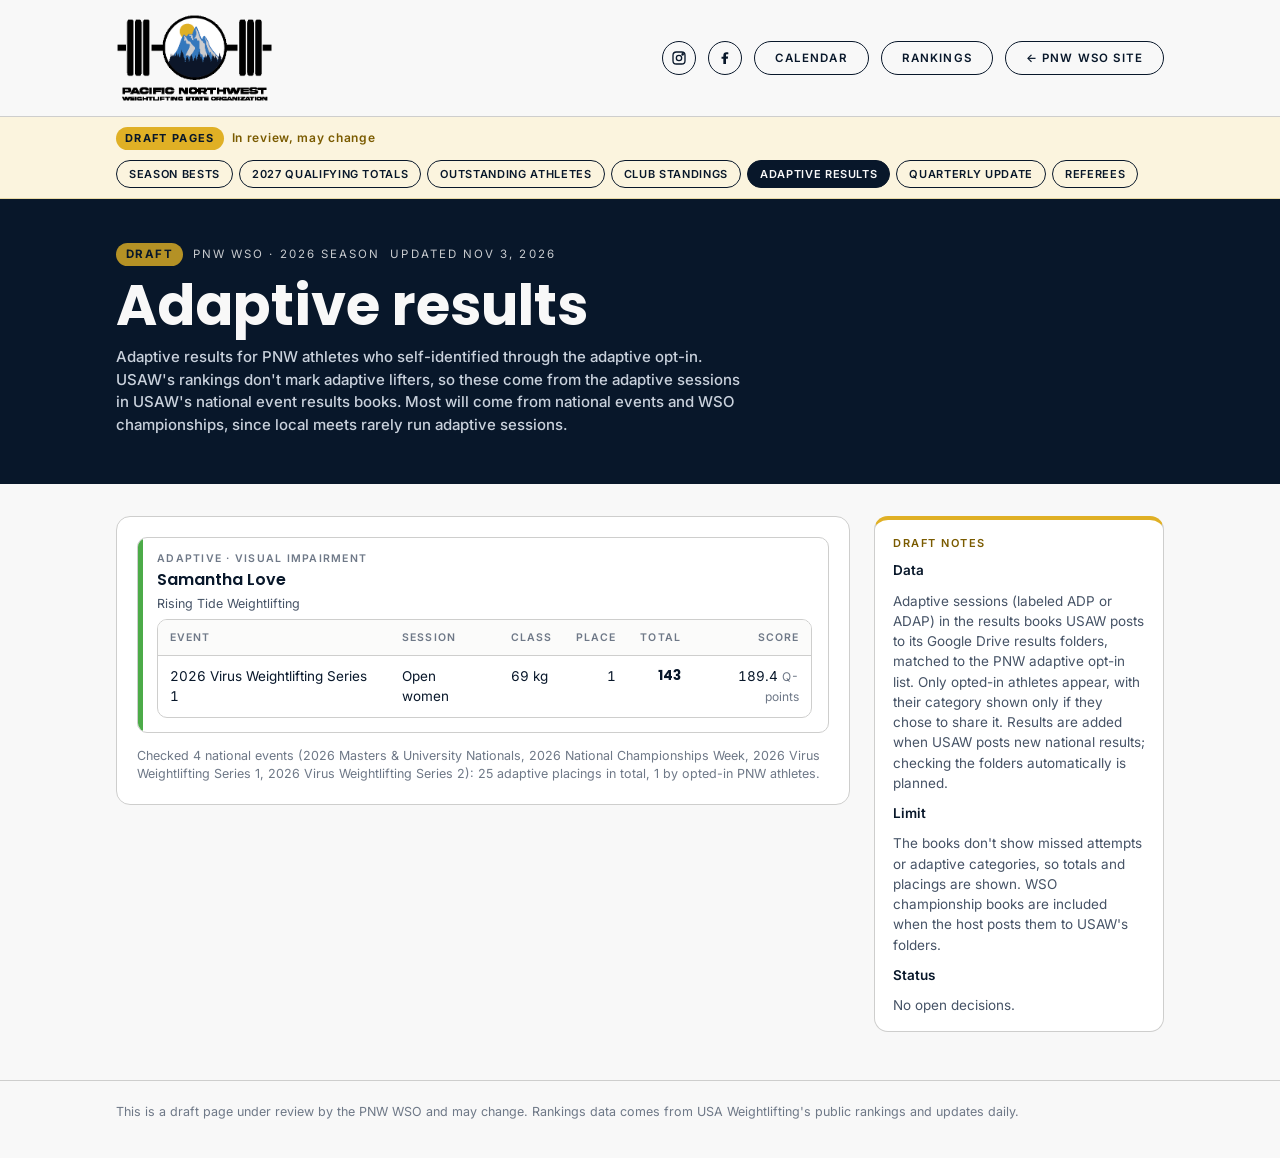
==== adaptive-results.html @ 30dec965 "Publish seven draft pages with a Draft pages bar; daily referee list and draft data build Season bes" ====
<!DOCTYPE html>
<html lang="en">
<head>
<meta charset="UTF-8">
<meta name="viewport" content="width=device-width, initial-scale=1.0">
<title>PNW WSO Adaptive results (draft)</title>
<meta name="description" content="Adaptive results for PNW WSO athletes who self-identified through the adaptive opt-in.">
<meta name="robots" content="noindex">
<link rel="icon" type="image/png" sizes="64x64" href="assets/pnw-wso-mark-64.png">
<link rel="apple-touch-icon" href="assets/pnw-wso-mark-180.png">
<link rel="preconnect" href="https://fonts.googleapis.com">
<link href="https://fonts.googleapis.com/css2?family=Poppins:wght@500;600;700;800&family=Inter:wght@400;500;600&family=IBM+Plex+Mono:wght@400;500;600&display=swap" rel="stylesheet">
<link rel="stylesheet" href="assets/new-pages.css">
</head>
<body>

<div class="topbar">
  <div class="wrap topbar-inner">
    <a class="brand" href="https://www.pnwwsoweightlifting.com/" aria-label="Pacific Northwest Weightlifting State Organization — main site">
      <img class="brand-logo" src="assets/pnw-wso-logo.png" width="413" height="232" alt="Pacific Northwest Weightlifting State Organization">
    </a>
    <div class="topbar-right">
      <a class="icon-link" href="https://www.instagram.com/pnw_wso_weightlifting/" target="_blank" rel="noopener" aria-label="Instagram">
        <svg viewBox="0 0 24 24" fill="none" stroke="currentColor" stroke-width="2"><rect x="3" y="3" width="18" height="18" rx="5"/><circle cx="12" cy="12" r="4"/><circle cx="17.5" cy="6.5" r="1"/></svg>
      </a>
      <a class="icon-link" href="https://www.facebook.com/pnwwsoweightlifting" target="_blank" rel="noopener" aria-label="Facebook">
        <svg viewBox="0 0 24 24" fill="currentColor"><path d="M13.5 21v-8h2.7l.4-3.1h-3.1V8c0-.9.25-1.5 1.55-1.5H17V3.7C16.6 3.65 15.4 3.5 14 3.5c-2.8 0-4.5 1.7-4.5 4.8V10H6.8v3.1h2.7v8z"/></svg>
      </a>
      <a class="pill-btn dark" href="index.html">Calendar</a>
      <a class="pill-btn dark" href="rankings.html">Rankings</a>
      <a class="pill-btn dark" href="https://www.pnwwsoweightlifting.com/">← PNW WSO site</a>
    </div>
  </div>
</div>

<div class="hero"><div class="wrap">
  <div class="eyebrow"><span class="tag">Draft</span><span>PNW WSO · <span class="sbSeason">2026</span> season</span><span id="pgUpdated"></span></div>
  <h1>Adaptive results</h1>
  <p class="sub">Adaptive results for PNW athletes who self-identified through the adaptive opt-in. USAW's rankings don't mark adaptive lifters, so these come from the adaptive sessions in USAW's national event results books. Most will come from national events and WSO championships, since local meets rarely run adaptive sessions.</p>
</div></div>

<main>
<section class="feat" id="adaptive" data-needs="new-pages"><div class="wrap">
  <div class="grid">
    <div class="panel" style="display:grid;gap:14px">
      <div id="adpList"></div>
      <p class="note" style="margin:0" id="adpNote"></p>
    </div>
    <aside class="review"><h3>Draft notes</h3><dl>
      <dt>Data</dt><dd>Adaptive sessions (labeled ADP or ADAP) in the results books USAW posts to its Google Drive results folders, matched to the PNW adaptive opt-in list. Only opted-in athletes appear, with their category shown only if they chose to share it. Results are added when USAW posts new national results; checking the folders automatically is planned.</dd>
      <dt>Limit</dt><dd>The books don't show missed attempts or adaptive categories, so totals and placings are shown. WSO championship books are included when the host posts them to USAW's folders.</dd>
      <dt>Status</dt><dd>No open decisions.</dd>
    </dl></aside>
  </div>
</div></section>
</main>

<footer><div class="wrap">This is a draft page under review by the PNW WSO and may change. Rankings data comes from USA Weightlifting's public rankings and updates daily.</div></footer>
<script src="assets/draft-bar.js"></script>
<script src="assets/new-pages.js"></script>
</body>
</html>
---- assets/new-pages.css ----
/* Shared styles for the PNW WSO draft pages. Brand tokens match index.html and rankings.html. */
/* PNW WSO Brand Guidelines palette, same tokens as the live calendar and rankings pages. Light theme only, like the live site. */
:root{
  --brand-navy:#08172A; --brand-blue:#3C78BD; --brand-red:#B22024; --brand-green:#4CAB48; --brand-gold:#E0B025; --brand-grey:#CECECD; --brand-white:#F8F8F8;
  --bg:var(--brand-white); --bg-2:#ECECEB; --card:#FFFFFF; --ink:var(--brand-navy); --dim:#465366; --faint:#6E7887; --rule:var(--brand-grey); --row:#EEEEED;
  --gold-ink:#7A5B00; --gold-soft:#FBF4DE; --green-ink:#2F7A2C;
  --display:'Poppins',system-ui,sans-serif; --body:'Inter',system-ui,sans-serif; --mono:'IBM Plex Mono',ui-monospace,monospace;
  --radius:14px; --radius-sm:10px; color-scheme:light;
}
*{box-sizing:border-box}
html,body{margin:0;padding:0}
[hidden]{display:none!important}
body{background:var(--bg);color:var(--ink);font-family:var(--body);font-size:15px;line-height:1.5;-webkit-font-smoothing:antialiased}
h1,h2,h3,h4{font-family:var(--display);font-weight:700;margin:0;text-wrap:balance;line-height:1.2}
a{color:var(--brand-blue)}
.wrap{max-width:1080px;margin:0 auto;padding-left:max(16px,env(safe-area-inset-left,0px));padding-right:max(16px,env(safe-area-inset-right,0px))}
/* top bar: same as the calendar and rankings pages */
.topbar{background:var(--bg);border-bottom:1px solid var(--rule);padding:14px 0}
.topbar-inner{display:flex;align-items:center;justify-content:space-between;gap:20px;flex-wrap:wrap}
.brand{display:flex;align-items:center;text-decoration:none}
.brand-logo{display:block;height:88px;width:auto;max-width:100%}
.topbar-right{display:flex;align-items:center;gap:12px;flex-wrap:wrap}
.icon-link{width:34px;height:34px;border:1.5px solid var(--ink);border-radius:50%;display:flex;align-items:center;justify-content:center;text-decoration:none;flex-shrink:0;color:var(--ink)}
.icon-link svg{width:16px;height:16px}
.pill-btn{display:inline-flex;align-items:center;gap:6px;border:1.5px solid currentColor;border-radius:999px;padding:9px 20px;font:600 11.5px var(--body);letter-spacing:.1em;text-transform:uppercase;text-decoration:none;background:transparent;white-space:nowrap}
.pill-btn.dark{color:var(--ink)}
.pill-btn.dark:hover{background:var(--ink);color:var(--bg)}
.pill-btn:focus-visible,button:focus-visible,input:focus-visible,select:focus-visible,textarea:focus-visible,a:focus-visible{outline:2px solid var(--brand-gold);outline-offset:2px}
/* hero */
.hero{background:var(--brand-navy);color:var(--brand-white)}
.hero .wrap{padding-block:44px 48px;display:flex;flex-direction:column;gap:12px}
.hero .eyebrow{font-size:11.5px;letter-spacing:.18em;text-transform:uppercase;opacity:.8;display:flex;gap:10px;align-items:center;flex-wrap:wrap}
.hero .eyebrow .tag{background:var(--brand-gold);color:var(--brand-navy);font-weight:700;letter-spacing:.12em;padding:3px 10px;border-radius:999px;opacity:1}
.hero h1{font-size:clamp(32px,5.5vw,56px);line-height:1;color:var(--brand-white)}
.hero .sub{margin:0;max-width:640px;font-size:15px;font-weight:500;color:#C9D1DC}
/* sections */
section.feat{padding-block:32px 48px}
.feat-head{display:flex;flex-wrap:wrap;align-items:baseline;gap:8px 14px;padding-bottom:12px;border-bottom:1px solid var(--rule);margin-bottom:16px}
.feat-head h2{font-size:24px}
.pill{font:600 10.5px var(--body);letter-spacing:.1em;text-transform:uppercase;padding:4px 10px;border-radius:999px;border:1.5px solid var(--rule);color:var(--dim)}
.pill.auto{border-color:var(--brand-green);color:var(--green-ink)}
.pill.manual{border-color:var(--brand-gold);color:var(--gold-ink)}
.lede{color:var(--dim);max-width:70ch;margin:0 0 22px;font-size:14px}
.grid{display:grid;grid-template-columns:minmax(0,1fr) 290px;gap:24px;align-items:start}
@media (max-width:880px){.grid{grid-template-columns:minmax(0,1fr)}}
.panel{background:var(--card);border:1px solid var(--rule);border-radius:var(--radius);padding:20px;min-width:0}
.review{background:var(--card);border:1px solid var(--rule);border-top:4px solid var(--brand-gold);border-radius:var(--radius);padding:16px 18px;font-size:13.5px}
.review h3{font:600 11px var(--body);letter-spacing:.14em;text-transform:uppercase;color:var(--gold-ink);margin-bottom:10px}
.review dl{margin:0;display:grid;gap:10px}
.review dt{font-weight:600}
.review dd{margin:0;color:var(--dim)}
.review ul{margin:4px 0 0;padding-left:18px;color:var(--dim)}
/* filter buttons, same as the rankings page */
.filters{display:grid;gap:10px;margin-bottom:16px;padding:14px 16px;background:var(--bg-2);border:1px solid var(--rule);border-radius:var(--radius-sm)}
.tabs{display:flex;flex-wrap:wrap;gap:6px;margin-bottom:14px}
.filters .tabs{margin:0}
.tabs button{border:1.5px solid var(--ink);background:transparent;color:var(--ink);border-radius:999px;padding:7px 14px;font:600 11.5px var(--body);letter-spacing:.06em;text-transform:uppercase;cursor:pointer}
.tabs button:hover{background:var(--card)}
.tabs button[aria-pressed="true"]{background:var(--ink);color:var(--bg)}
.tabs button:disabled{opacity:.45;cursor:default}
.tabs.sub{padding-left:12px;border-left:3px solid var(--brand-blue)}
.tabs.sub button{font-family:var(--mono);letter-spacing:0;text-transform:none;font-size:12.5px;padding:6px 12px}
.sbHead{font-size:16px;margin:0 0 8px}
/* tables */
.tscroll{overflow-x:auto;border:1px solid var(--rule);border-radius:var(--radius-sm);background:var(--card)}
table{width:100%;border-collapse:collapse;font-size:13.5px;font-variant-numeric:tabular-nums}
th{font:600 10.5px var(--body);letter-spacing:.1em;text-transform:uppercase;color:var(--faint);text-align:left;padding:11px 12px;border-bottom:1px solid var(--rule);background:#FBFBFA;white-space:nowrap}
td{padding:10px 12px;border-bottom:1px solid var(--row);vertical-align:top}
tr:last-child td{border-bottom:0}
td.num,th.num{text-align:right}
td.kg{font-family:var(--display);font-weight:700;text-align:right;white-space:nowrap}
td.wcls{font-family:var(--mono);font-weight:600;white-space:nowrap}
.club{color:var(--faint);font-size:12px}
.empty{color:var(--faint);font-style:italic}
.note{font-size:12.5px;color:var(--faint);margin:12px 0 0}
/* award cards, styled like the rankings page's class leaders */
.awards{display:grid;grid-template-columns:repeat(auto-fill,minmax(230px,1fr));gap:12px}
.aw{position:relative;overflow:hidden;border:1px solid var(--rule);border-radius:var(--radius-sm);padding:14px 16px 14px 19px;background:var(--card);display:flex;flex-direction:column;gap:5px}
.aw::before{content:"";position:absolute;left:0;top:0;bottom:0;width:5px;background:var(--brand-blue)}
.aw.m::before{background:var(--brand-red)}
.aw.adp::before{background:var(--brand-green)}
.aw .cat{font:600 10.5px var(--body);letter-spacing:.12em;text-transform:uppercase;color:var(--faint)}
.aw .who{font:600 16px var(--display);line-height:1.25}
.aw .who a{color:var(--ink);text-decoration:none}
.aw .who a:hover{text-decoration:underline}
.aw .meta{font-size:12.5px;color:var(--dim)}
.aw .sinc{font:700 22px var(--display)}
.aw .sinc small{font:500 11.5px var(--body);color:var(--faint)}
.aw ol{margin:4px 0 0;padding-left:18px;font-size:12.5px;color:var(--dim)}
.est{color:var(--gold-ink);font-weight:700;margin-left:1px}.estnote{font-size:12px;color:var(--gold-ink);margin:4px 0 0}
.improved{border:1.5px dashed var(--brand-green);border-radius:var(--radius-sm);padding:14px 16px;background:var(--card)}
.improved p{margin:6px 0 0;color:var(--dim);font-size:14px;max-width:72ch}
/* club standings */
.bar{height:8px;border-radius:4px;background:var(--brand-blue)}
.barcell{width:38%;min-width:90px}
.clubrow{cursor:pointer}.clubrow:hover td,.clubrow:focus-visible td{background:var(--bg-2)}
.scorers td{font-size:13px;line-height:1.7;background:var(--bg-2)}
.row{display:flex;flex-wrap:wrap;gap:8px;align-items:center}
.two{display:grid;grid-template-columns:repeat(auto-fit,minmax(240px,1fr));gap:14px}
/* letter */
.letter{background:var(--card);border:1px solid var(--rule);border-top:4px solid var(--brand-navy);border-radius:var(--radius-sm);padding:24px 26px;max-width:70ch;font-size:15px;line-height:1.65}
.letter p{margin:0 0 12px}
.letter h4{font:600 12px var(--body);letter-spacing:.14em;text-transform:uppercase;color:var(--brand-blue);margin:22px 0 6px}
.letter ul{margin:0 0 12px;padding-left:22px}
.letter li{margin-bottom:5px;padding-left:2px}
.lt-sub{font:600 11.5px var(--body)!important;letter-spacing:.1em;text-transform:uppercase;color:var(--faint);margin-bottom:16px!important}
.ph{background:var(--gold-soft);color:var(--gold-ink);padding:0 4px;border-radius:4px;font-weight:600}
.chart svg{width:100%;height:auto;display:block}
/* buttons and forms */
.btn{font:600 11.5px var(--body);letter-spacing:.1em;text-transform:uppercase;background:var(--ink);color:var(--bg);border:1.5px solid var(--ink);border-radius:999px;padding:10px 20px;cursor:pointer}
.btn:hover{background:transparent;color:var(--ink)}
.toast{font-size:13px;color:var(--green-ink);font-weight:600}
form.mock{display:grid;gap:12px;background:var(--bg-2);border:1px solid var(--rule);border-radius:var(--radius-sm);padding:16px 18px}
form.mock label{display:grid;gap:4px;font-size:12.5px;font-weight:600}
form.mock input,form.mock select,form.mock textarea{font:400 14px var(--body);padding:10px 12px;border:1.5px solid var(--rule);border-radius:var(--radius-sm);background:var(--card);color:var(--ink);width:100%}
form.mock input:focus,form.mock select:focus,form.mock textarea:focus{outline:none;border-color:var(--brand-blue)}
.qt-events{margin-top:10px}
footer{border-top:1px solid var(--rule)}
footer .wrap{padding-block:22px 36px;color:var(--faint);font-size:12.5px}
@media (max-width:640px){.brand-logo{height:64px}}
@media (prefers-reduced-motion:reduce){*{transition:none!important}}
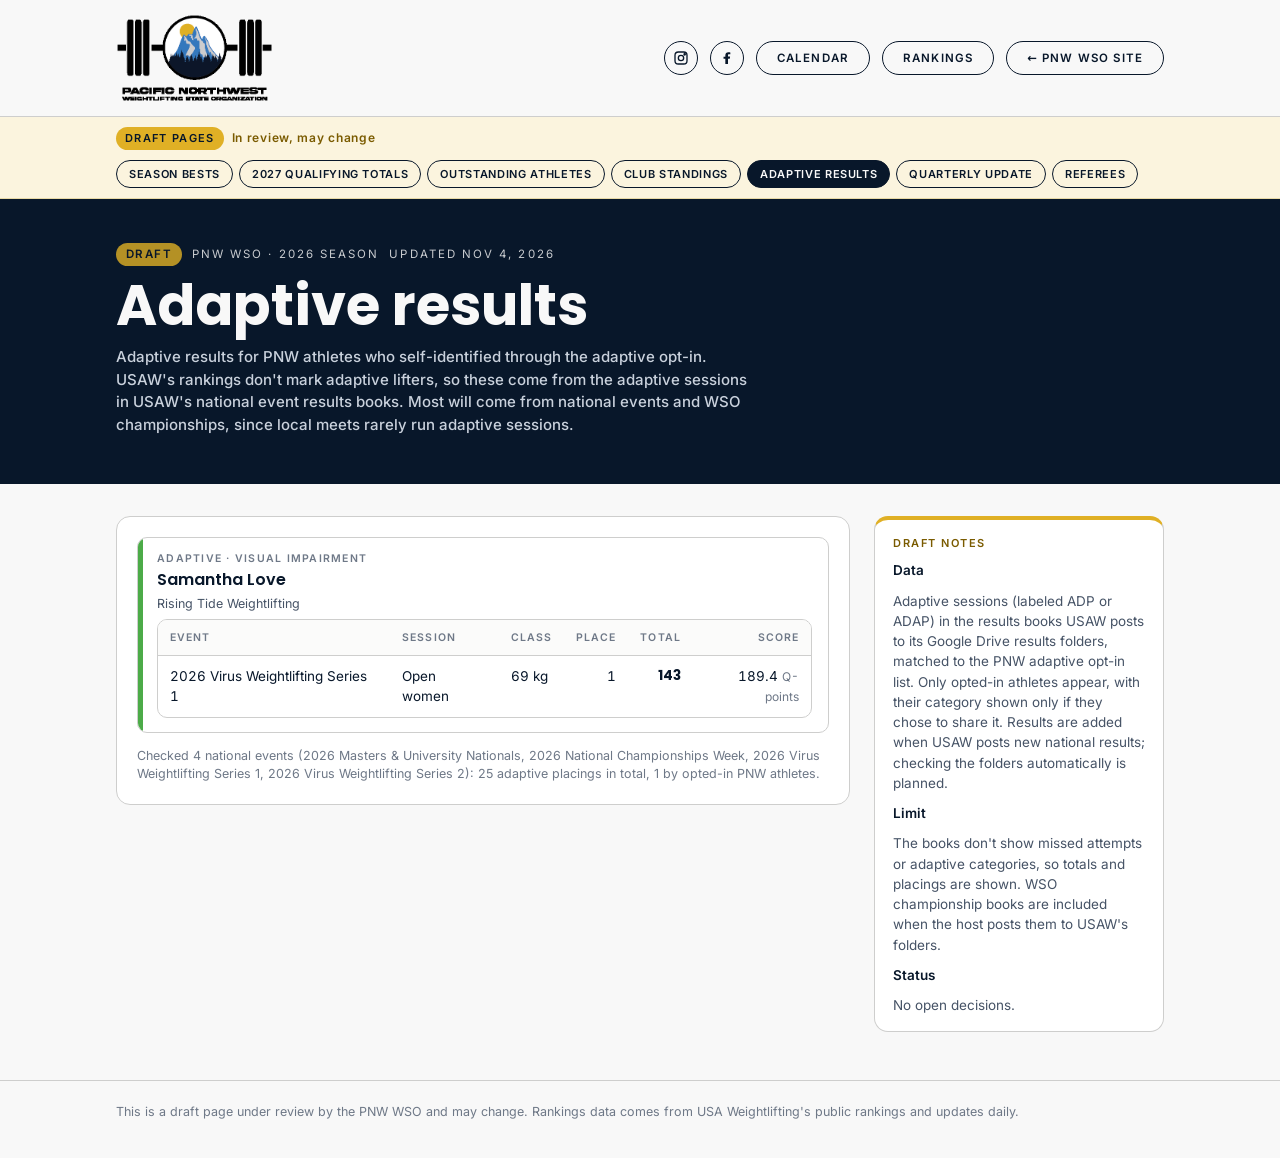
==== commit fc76aa0c: "Self-hosted fonts on all pages; link-preview images and tags; schema.org event data built from the c" ====
--- a/adaptive-results.html
+++ b/adaptive-results.html
@@ -8,8 +8,9 @@
 <meta name="robots" content="noindex">
 <link rel="icon" type="image/png" sizes="64x64" href="assets/pnw-wso-mark-64.png">
 <link rel="apple-touch-icon" href="assets/pnw-wso-mark-180.png">
-<link rel="preconnect" href="https://fonts.googleapis.com">
-<link href="https://fonts.googleapis.com/css2?family=Poppins:wght@500;600;700;800&family=Inter:wght@400;500;600&family=IBM+Plex+Mono:wght@400;500;600&display=swap" rel="stylesheet">
+<link rel="preload" href="assets/fonts/inter-latin-400-normal.woff2" as="font" type="font/woff2" crossorigin>
+<link rel="preload" href="assets/fonts/poppins-latin-700-normal.woff2" as="font" type="font/woff2" crossorigin>
+<link rel="stylesheet" href="assets/fonts/fonts.css">
 <link rel="stylesheet" href="assets/new-pages.css">
 </head>
 <body>
--- a/assets/fonts/fonts.css
+++ b/assets/fonts/fonts.css
@@ -0,0 +1,11 @@
+/* Self-hosted web fonts (latin subset), so pages don't wait on Google Fonts. SIL OFL, see LICENSE-*.txt. */
+@font-face{font-family:'Poppins';font-style:normal;font-weight:500;font-display:swap;src:url('poppins-latin-500-normal.woff2') format('woff2');}
+@font-face{font-family:'Poppins';font-style:normal;font-weight:600;font-display:swap;src:url('poppins-latin-600-normal.woff2') format('woff2');}
+@font-face{font-family:'Poppins';font-style:normal;font-weight:700;font-display:swap;src:url('poppins-latin-700-normal.woff2') format('woff2');}
+@font-face{font-family:'Poppins';font-style:normal;font-weight:800;font-display:swap;src:url('poppins-latin-800-normal.woff2') format('woff2');}
+@font-face{font-family:'Inter';font-style:normal;font-weight:400;font-display:swap;src:url('inter-latin-400-normal.woff2') format('woff2');}
+@font-face{font-family:'Inter';font-style:normal;font-weight:500;font-display:swap;src:url('inter-latin-500-normal.woff2') format('woff2');}
+@font-face{font-family:'Inter';font-style:normal;font-weight:600;font-display:swap;src:url('inter-latin-600-normal.woff2') format('woff2');}
+@font-face{font-family:'IBM Plex Mono';font-style:normal;font-weight:400;font-display:swap;src:url('ibm-plex-mono-latin-400-normal.woff2') format('woff2');}
+@font-face{font-family:'IBM Plex Mono';font-style:normal;font-weight:500;font-display:swap;src:url('ibm-plex-mono-latin-500-normal.woff2') format('woff2');}
+@font-face{font-family:'IBM Plex Mono';font-style:normal;font-weight:600;font-display:swap;src:url('ibm-plex-mono-latin-600-normal.woff2') format('woff2');}
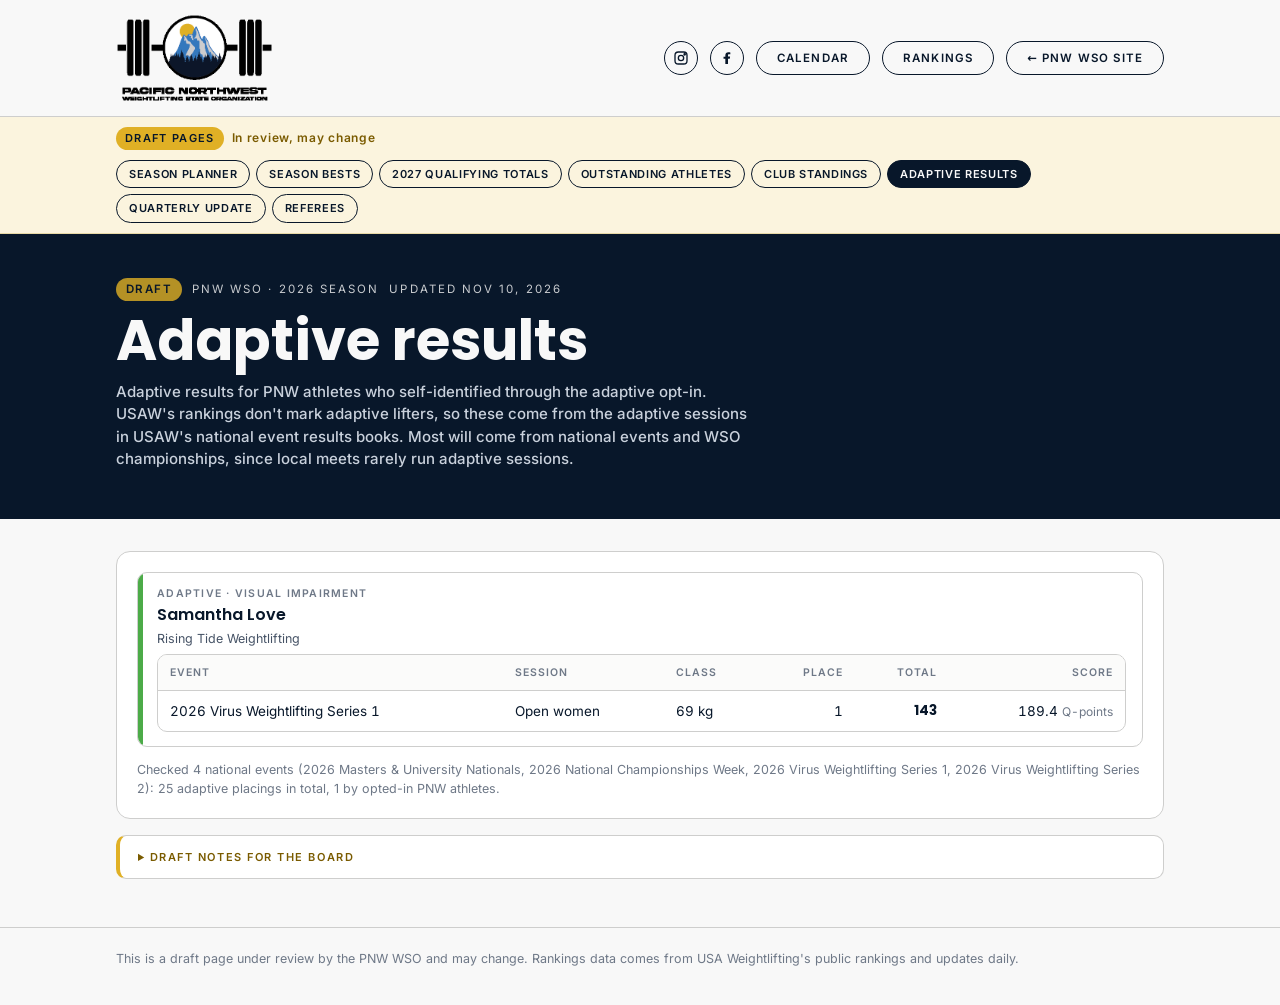
==== commit 6a92f8e6: "Season planner for coaches; phone, laptop and 4K layout for the draft pages - planner.html: 2027 qua" ====
--- a/adaptive-results.html
+++ b/adaptive-results.html
@@ -47,11 +47,11 @@
       <div id="adpList"></div>
       <p class="note" style="margin:0" id="adpNote"></p>
     </div>
-    <aside class="review"><h3>Draft notes</h3><dl>
+    <details class="review"><summary>Draft notes for the board</summary><dl>
       <dt>Data</dt><dd>Adaptive sessions (labeled ADP or ADAP) in the results books USAW posts to its Google Drive results folders, matched to the PNW adaptive opt-in list. Only opted-in athletes appear, with their category shown only if they chose to share it. Results are added when USAW posts new national results; checking the folders automatically is planned.</dd>
       <dt>Limit</dt><dd>The books don't show missed attempts or adaptive categories, so totals and placings are shown. WSO championship books are included when the host posts them to USAW's folders.</dd>
       <dt>Status</dt><dd>No open decisions.</dd>
-    </dl></aside>
+    </dl></details>
   </div>
 </div></section>
 </main>
--- a/assets/new-pages.css
+++ b/assets/new-pages.css
@@ -5,7 +5,7 @@
   --bg:var(--brand-white); --bg-2:#ECECEB; --card:#FFFFFF; --ink:var(--brand-navy); --dim:#465366; --faint:#6E7887; --rule:var(--brand-grey); --row:#EEEEED;
   --gold-ink:#7A5B00; --gold-soft:#FBF4DE; --green-ink:#2F7A2C;
   --display:'Poppins',system-ui,sans-serif; --body:'Inter',system-ui,sans-serif; --mono:'IBM Plex Mono',ui-monospace,monospace;
-  --radius:14px; --radius-sm:10px; color-scheme:light;
+  --radius:14px; --radius-sm:10px; --wrap:1080px; color-scheme:light;
 }
 *{box-sizing:border-box}
 html,body{margin:0;padding:0}
@@ -13,7 +13,7 @@
 body{background:var(--bg);color:var(--ink);font-family:var(--body);font-size:15px;line-height:1.5;-webkit-font-smoothing:antialiased}
 h1,h2,h3,h4{font-family:var(--display);font-weight:700;margin:0;text-wrap:balance;line-height:1.2}
 a{color:var(--brand-blue)}
-.wrap{max-width:1080px;margin:0 auto;padding-left:max(16px,env(safe-area-inset-left,0px));padding-right:max(16px,env(safe-area-inset-right,0px))}
+.wrap{max-width:var(--wrap);margin:0 auto;padding-left:max(16px,env(safe-area-inset-left,0px));padding-right:max(16px,env(safe-area-inset-right,0px))}
 /* top bar: same as the calendar and rankings pages */
 .topbar{background:var(--bg);border-bottom:1px solid var(--rule);padding:14px 0}
 .topbar-inner{display:flex;align-items:center;justify-content:space-between;gap:20px;flex-wrap:wrap}
@@ -41,11 +41,13 @@
 .pill.auto{border-color:var(--brand-green);color:var(--green-ink)}
 .pill.manual{border-color:var(--brand-gold);color:var(--gold-ink)}
 .lede{color:var(--dim);max-width:70ch;margin:0 0 22px;font-size:14px}
-.grid{display:grid;grid-template-columns:minmax(0,1fr) 290px;gap:24px;align-items:start}
-@media (max-width:880px){.grid{grid-template-columns:minmax(0,1fr)}}
+.grid{display:grid;grid-template-columns:minmax(0,1fr);gap:16px;align-items:start}
 .panel{background:var(--card);border:1px solid var(--rule);border-radius:var(--radius);padding:20px;min-width:0}
-.review{background:var(--card);border:1px solid var(--rule);border-top:4px solid var(--brand-gold);border-radius:var(--radius);padding:16px 18px;font-size:13.5px}
-.review h3{font:600 11px var(--body);letter-spacing:.14em;text-transform:uppercase;color:var(--gold-ink);margin-bottom:10px}
+/* board review notes: collapsed under the content so the page itself gets the full width */
+.review{background:var(--card);border:1px solid var(--rule);border-left:4px solid var(--brand-gold);border-radius:var(--radius-sm);padding:0 18px;font-size:13.5px}
+.review summary{font:600 11px var(--body);letter-spacing:.14em;text-transform:uppercase;color:var(--gold-ink);padding:14px 0;cursor:pointer}
+.review[open]{padding-bottom:16px}
+.review dl{max-width:80ch}
 .review dl{margin:0;display:grid;gap:10px}
 .review dt{font-weight:600}
 .review dd{margin:0;color:var(--dim)}
@@ -117,5 +119,116 @@
 .qt-events{margin-top:10px}
 footer{border-top:1px solid var(--rule)}
 footer .wrap{padding-block:22px 36px;color:var(--faint);font-size:12.5px}
-@media (max-width:640px){.brand-logo{height:64px}}
+/* sticky first column for tables that scroll sideways */
+table.stick th:first-child,table.stick td:first-child{position:sticky;left:0;z-index:1;background:var(--card);box-shadow:1px 0 0 var(--row)}
+table.stick th:first-child{background:#FBFBFA}
+#qtTable th{white-space:normal;line-height:1.35;vertical-align:bottom}
+#qtTable th small{display:block;font:500 10.5px var(--mono);letter-spacing:0;text-transform:none;color:var(--dim);margin-top:2px}
+/* qualifying totals: one card per event with its window and the meets left */
+.qt-events{margin-top:14px;display:grid;grid-template-columns:repeat(auto-fit,minmax(min(100%,250px),1fr));gap:10px}
+
+/* ---------- season planner ---------- */
+.stats{display:grid;grid-template-columns:repeat(auto-fit,minmax(min(100%,210px),1fr));gap:12px;margin-bottom:22px}
+.stat{background:var(--card);border:1px solid var(--rule);border-radius:var(--radius-sm);padding:14px 16px;display:flex;flex-direction:column;gap:2px;min-width:0}
+.stat .k{font:600 10.5px var(--body);letter-spacing:.12em;text-transform:uppercase;color:var(--faint)}
+.stat .v{font:700 26px var(--display);line-height:1.15}
+.stat .v small{font:500 13px var(--body);color:var(--dim)}
+.stat .d{font-size:13px;color:var(--dim);overflow-wrap:anywhere}
+.sec-h{display:flex;flex-wrap:wrap;align-items:baseline;justify-content:space-between;gap:6px 14px;margin:0 0 10px}
+.sec-h h2{font-size:19px}
+.sec-h p{margin:0;font-size:13px;color:var(--dim)}
+.targets{display:grid;grid-template-columns:repeat(auto-fit,minmax(min(100%,196px),1fr));gap:10px;margin-bottom:26px}
+.tgt{position:relative;text-align:left;font:inherit;color:inherit;background:var(--card);border:1.5px solid var(--rule);border-radius:var(--radius-sm);padding:14px 16px;display:flex;flex-direction:column;gap:6px;min-width:0;text-decoration:none}
+button.tgt{cursor:pointer}
+button.tgt:hover{border-color:var(--ink)}
+.tgt[aria-pressed="true"]{border-color:var(--ink);box-shadow:inset 0 0 0 1.5px var(--ink)}
+.tgt .nm{font:600 15px var(--display);line-height:1.25}
+.tgt .wh{font-size:12.5px;color:var(--dim)}
+.tgt .cd{font:700 22px var(--display);line-height:1.1;margin-top:2px}
+.tgt .cd small{display:block;font:500 12px var(--body);color:var(--dim);margin-top:3px}
+.tgt .cd.soon{color:var(--brand-red)}
+.tgt .left{font-size:12.5px;color:var(--dim)}
+.tgt .left b{color:var(--ink)}
+.tgt .go{font-size:12.5px;font-weight:600;color:var(--brand-blue)}
+.meter{height:6px;border-radius:3px;background:var(--bg-2);overflow:hidden}
+.meter i{display:block;height:100%;background:var(--brand-blue);border-radius:3px}
+.meter.soon i{background:var(--brand-red)}
+.plan-bar{position:sticky;top:0;z-index:5;background:var(--bg);padding:10px 0;margin-bottom:6px;border-bottom:1px solid var(--rule);display:flex;flex-wrap:wrap;gap:8px 14px;align-items:center}
+.plan-bar .tabs{margin:0}
+.scrollx{flex-wrap:nowrap;overflow-x:auto;scrollbar-width:none;-webkit-overflow-scrolling:touch;max-width:100%}
+.scrollx::-webkit-scrollbar{display:none}
+.scrollx button{flex:none}
+.focus-note{background:var(--gold-soft);border:1px solid #E8D9A6;border-radius:var(--radius-sm);padding:12px 16px;font-size:14px;margin:12px 0 4px;display:flex;flex-wrap:wrap;gap:8px 16px;align-items:center;justify-content:space-between}
+.focus-note p{margin:0;max-width:75ch}
+.linkbtn{font:600 12.5px var(--body);color:var(--brand-blue);background:none;border:0;padding:6px 0;cursor:pointer;text-decoration:underline;text-underline-offset:2px}
+.month{font:600 11px var(--body);letter-spacing:.14em;text-transform:uppercase;color:var(--faint);margin:22px 0 8px}
+.agenda{list-style:none;margin:0;padding:0;display:grid;gap:8px}
+.ag{position:relative;overflow:hidden;background:var(--card);border:1px solid var(--rule);border-radius:var(--radius-sm);padding:12px 14px 12px 19px;display:grid;grid-template-columns:52px minmax(0,1fr) auto;gap:4px 14px;align-items:center}
+.ag::before{content:"";position:absolute;left:0;top:0;bottom:0;width:5px;background:var(--brand-blue)}
+.ag.deadline::before{background:var(--brand-red)}
+.ag.national::before{background:var(--brand-navy)}
+.ag.course::before{background:var(--brand-gold)}
+.ag.planned::before{background:var(--brand-grey)}
+.ag.meet::before{background:var(--brand-green)}
+.ag.off{opacity:.5}
+.ag .dt{text-align:center;line-height:1.1}
+.ag .dt b{display:block;font:700 22px var(--display)}
+.ag .dt span{font:600 10.5px var(--body);letter-spacing:.12em;text-transform:uppercase;color:var(--faint)}
+.ag .ti{font:600 15px var(--display);line-height:1.3;overflow-wrap:anywhere}
+.ag .su{font-size:12.5px;color:var(--dim)}
+.ag .tg{display:flex;flex-wrap:wrap;gap:5px;margin-top:5px}
+.chip{font:600 10px var(--body);letter-spacing:.08em;text-transform:uppercase;padding:2px 8px;border-radius:999px;border:1.5px solid var(--rule);color:var(--dim);white-space:nowrap}
+.chip.ok{border-color:var(--brand-green);color:var(--green-ink)}
+.chip.red{border-color:var(--brand-red);color:var(--brand-red)}
+.ag .act{display:flex;flex-direction:column;align-items:flex-end;gap:4px;text-align:right}
+.ag .act .links{display:flex;gap:16px}
+.ag .away{font:600 12.5px var(--mono);color:var(--dim);white-space:nowrap}
+.ag .act a,.ag .act button{font:600 12px var(--body);color:var(--brand-blue);background:none;border:0;padding:4px 0;cursor:pointer;text-decoration:underline;text-underline-offset:2px;white-space:nowrap}
+.legend{display:flex;flex-wrap:wrap;gap:6px 16px;font-size:12.5px;color:var(--dim);margin:18px 0 0}
+.legend i{display:inline-block;width:10px;height:10px;border-radius:2px;margin-right:6px;vertical-align:-1px}
+
+/* wider laptops and desktops get a wider column; 4K screens scale the whole page up */
+@media (min-width:1500px){:root{--wrap:1240px}}
+@media (min-width:2200px){html{zoom:1.25}}
+@media (min-width:3000px){html{zoom:1.6}}
+@media (min-width:3600px){html{zoom:1.9}}
+/* phones: a short header so the content starts near the top of the screen */
+@media (max-width:640px){
+  .topbar{padding:8px 0}
+  .topbar-inner{gap:8px 12px}
+  .brand-logo{height:46px}
+  .topbar-right{gap:6px}
+  .icon-link{width:30px;height:30px}
+  .pill-btn{padding:7px 12px;font-size:10.5px;letter-spacing:.06em}
+  .hero .wrap{padding-block:22px 24px;gap:8px}
+  .hero h1{font-size:30px}
+  .hero .sub{font-size:14px}
+  section.feat{padding-block:18px 36px}
+  .panel{padding:14px}
+  .filters{padding:10px 12px}
+  .tabs button{padding:8px 13px}
+  th{padding:9px 10px}td{padding:9px 10px}
+  .ag{grid-template-columns:44px minmax(0,1fr);padding:11px 12px 11px 16px;gap:4px 10px}
+  .ag .act{grid-column:2;flex-direction:row;align-items:center;justify-content:space-between;text-align:left;gap:14px}
+  .ag .act a,.ag .act button{padding:8px 0}
+  .ag .dt b{font-size:19px}
+  .stat .v{font-size:22px}
+  .stats{display:flex;overflow-x:auto;scroll-snap-type:x mandatory;gap:8px;margin:0 -16px 16px;padding:0 16px 4px;scrollbar-width:none}
+  .stats::-webkit-scrollbar{display:none}
+  .stat{flex:0 0 72%;scroll-snap-align:center;padding:11px 14px}
+  /* event cards become one swipeable row */
+  .targets{display:flex;overflow-x:auto;scroll-snap-type:x mandatory;margin-inline:-16px;padding:2px 16px 8px;scrollbar-width:none;-webkit-overflow-scrolling:touch}
+  .targets::-webkit-scrollbar{display:none}
+  .targets .tgt{flex:0 0 78%;scroll-snap-align:center}
+  .plan-bar{margin-inline:-16px;padding-inline:16px}
+}
+@media print{
+  .topbar,.draftbar,.plan-bar,.review,.ag .act .links,.linkbtn,footer{display:none!important}
+  html{zoom:1!important}
+  .hero{background:none;color:#000}.hero h1,.hero .sub{color:#000}.hero .wrap{padding-block:0 10px}
+  .ag,.tgt,.stat{break-inside:avoid}
+}
 @media (prefers-reduced-motion:reduce){*{transition:none!important}}
+/* wide tables scroll inside their own box instead of pushing the page sideways on phones */
+.panel>*,.aw>*,.grid>*{min-width:0}
+.aw .tscroll{width:100%}
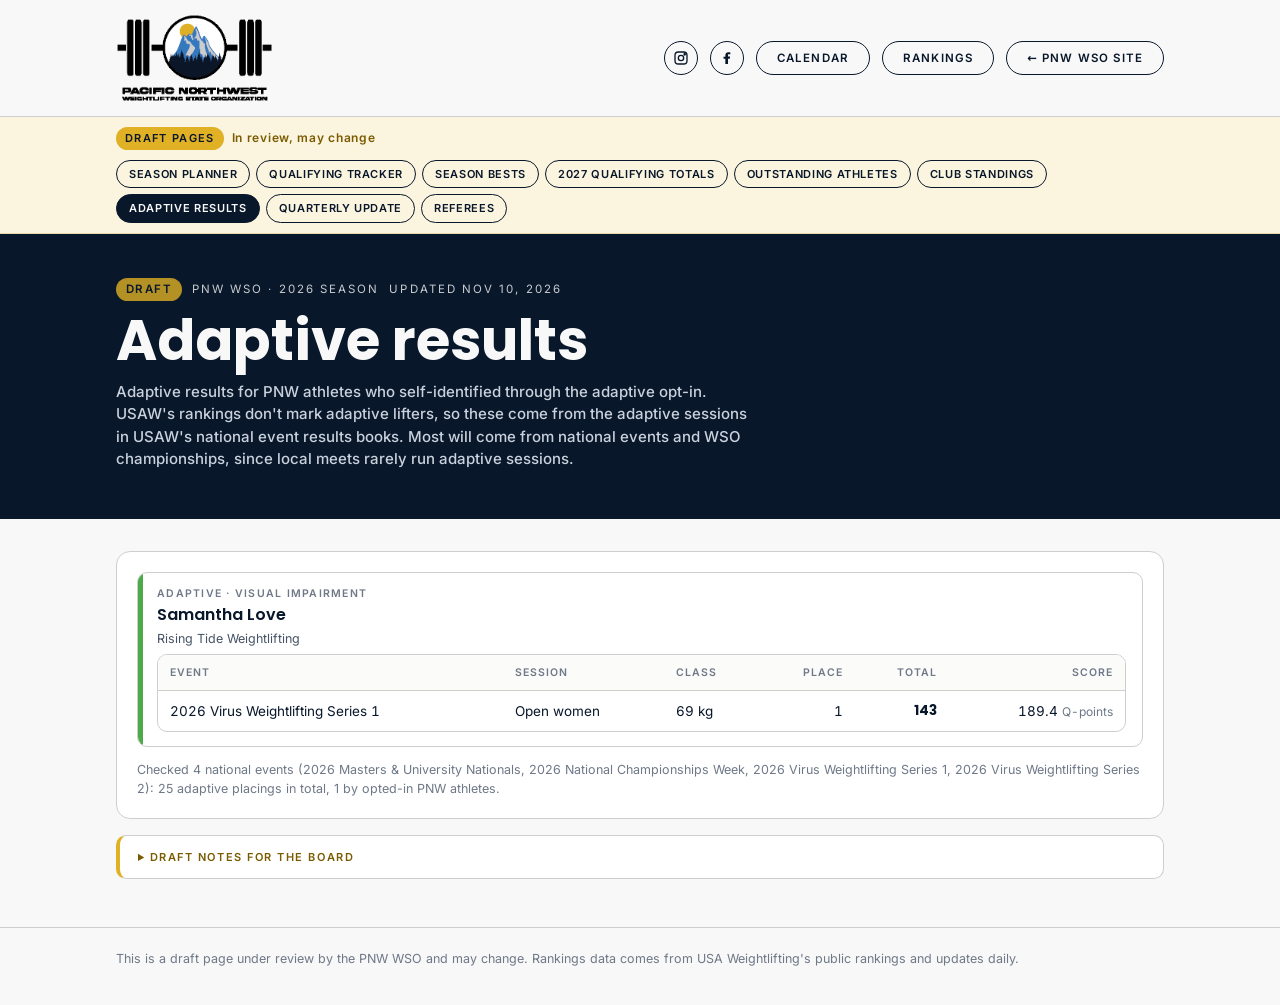
==== commit b8233843: "Version the shared script and style links so browsers load the new copies Co-Authored-By: Claude Fab" ====
--- a/adaptive-results.html
+++ b/adaptive-results.html
@@ -11,7 +11,7 @@
 <link rel="preload" href="assets/fonts/inter-latin-400-normal.woff2" as="font" type="font/woff2" crossorigin>
 <link rel="preload" href="assets/fonts/poppins-latin-700-normal.woff2" as="font" type="font/woff2" crossorigin>
 <link rel="stylesheet" href="assets/fonts/fonts.css">
-<link rel="stylesheet" href="assets/new-pages.css">
+<link rel="stylesheet" href="assets/new-pages.css?v=20261111">
 </head>
 <body>
 
@@ -57,7 +57,7 @@
 </main>
 
 <footer><div class="wrap">This is a draft page under review by the PNW WSO and may change. Rankings data comes from USA Weightlifting's public rankings and updates daily.</div></footer>
-<script src="assets/draft-bar.js"></script>
-<script src="assets/new-pages.js"></script>
+<script src="assets/draft-bar.js?v=20261111"></script>
+<script src="assets/new-pages.js?v=20261111"></script>
 </body>
 </html>
--- a/assets/new-pages.css
+++ b/assets/new-pages.css
@@ -187,6 +187,32 @@
 .legend{display:flex;flex-wrap:wrap;gap:6px 16px;font-size:12.5px;color:var(--dim);margin:18px 0 0}
 .legend i{display:inline-block;width:10px;height:10px;border-radius:2px;margin-right:6px;vertical-align:-1px}
 
+/* ---------- qualifying tracker ---------- */
+.ag.rt.q::before{background:var(--brand-green)}
+.ag.rt.l::before{background:var(--brand-gold)}
+.ag.rt.c::before{background:var(--brand-blue)}
+.ag.rt.n::before{background:var(--brand-grey)}
+.ag.rt .ti a{color:var(--ink);text-decoration:none}
+.ag.rt .ti a:hover{text-decoration:underline}
+.ag.rt .why{margin-top:6px;max-width:78ch}
+.ag.rt .away{font-size:14px;color:var(--ink)}
+.ag.rt.l .away{color:var(--gold-ink)}.ag.rt.q .away{color:var(--green-ink)}
+.chip.gold{border-color:var(--brand-gold);color:var(--gold-ink);background:var(--gold-soft)}
+.rt-detail{grid-column:1/-1;margin-top:8px;min-width:0}
+.rt-detail table{font-size:13px}
+.stat.q{border-top:4px solid var(--brand-green)}.stat.l{border-top:4px solid var(--brand-gold)}.stat.c{border-top:4px solid var(--brand-blue)}
+.fields{display:grid;grid-template-columns:repeat(auto-fit,minmax(min(100%,220px),1fr));gap:10px}
+.fields label{display:grid;gap:4px;font:600 10.5px var(--body);letter-spacing:.1em;text-transform:uppercase;color:var(--faint)}
+.fields select,.fields input{font:500 15px var(--body);letter-spacing:0;text-transform:none;padding:10px 12px;border:1.5px solid var(--ink);border-radius:var(--radius-sm);background:var(--card);color:var(--ink);width:100%;min-height:44px}
+.key{display:grid;gap:8px;margin:18px 0 0;padding:0;list-style:none;font-size:13.5px;color:var(--dim);max-width:86ch}
+.key b{color:var(--ink)}
+
+button.stat{font:inherit;color:inherit;text-align:left;cursor:pointer;border:1px solid var(--rule)}
+button.stat.q{border-top:4px solid var(--brand-green)}button.stat.l{border-top:4px solid var(--brand-gold)}button.stat.c{border-top:4px solid var(--brand-blue)}
+button.stat:hover{border-color:var(--ink)}
+button.stat[aria-pressed="true"]{border-color:var(--ink);box-shadow:inset 0 0 0 1.5px var(--ink);background:var(--bg-2)}
+.ag.reg::before{background:var(--brand-blue)}
+
 /* wider laptops and desktops get a wider column; 4K screens scale the whole page up */
 @media (min-width:1500px){:root{--wrap:1240px}}
 @media (min-width:2200px){html{zoom:1.25}}
@@ -223,7 +249,8 @@
   .plan-bar{margin-inline:-16px;padding-inline:16px}
 }
 @media print{
-  .topbar,.draftbar,.plan-bar,.review,.ag .act .links,.linkbtn,footer{display:none!important}
+  .topbar,.draftbar,.plan-bar,.review,.ag .act .links,.linkbtn,.filters,.key,footer{display:none!important}
+  .ag{padding-block:6px}.stats{display:grid!important;grid-template-columns:repeat(4,1fr)}
   html{zoom:1!important}
   .hero{background:none;color:#000}.hero h1,.hero .sub{color:#000}.hero .wrap{padding-block:0 10px}
   .ag,.tgt,.stat{break-inside:avoid}
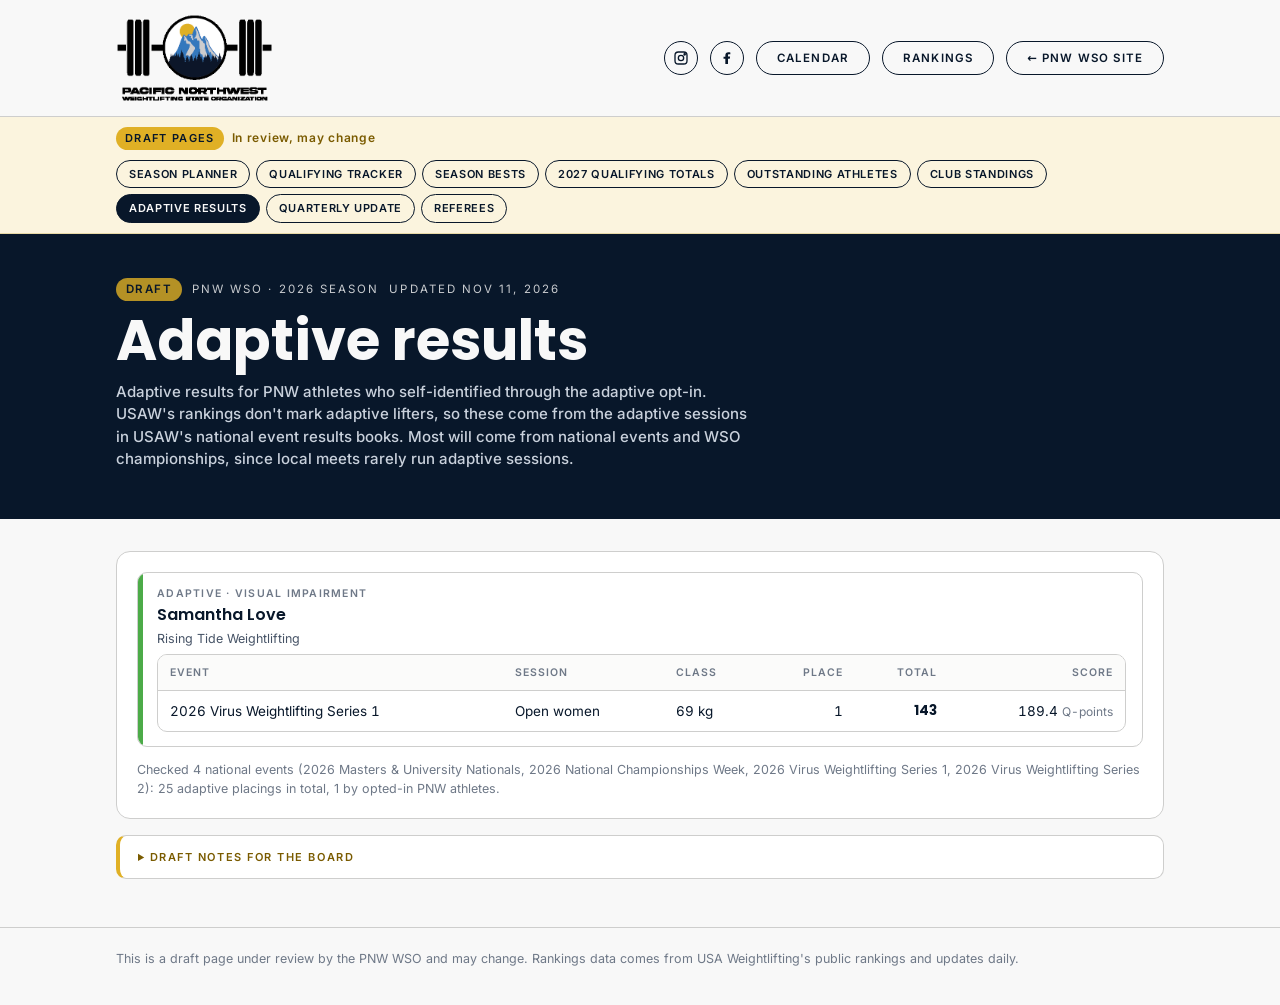
==== commit 23f26800: "Tracker: check self-identified adaptive athletes against USAW's adaptive qualifying totals Lifters o" ====
--- a/adaptive-results.html
+++ b/adaptive-results.html
@@ -11,7 +11,7 @@
 <link rel="preload" href="assets/fonts/inter-latin-400-normal.woff2" as="font" type="font/woff2" crossorigin>
 <link rel="preload" href="assets/fonts/poppins-latin-700-normal.woff2" as="font" type="font/woff2" crossorigin>
 <link rel="stylesheet" href="assets/fonts/fonts.css">
-<link rel="stylesheet" href="assets/new-pages.css?v=20261111">
+<link rel="stylesheet" href="assets/new-pages.css?v=20261112">
 </head>
 <body>
 
@@ -57,7 +57,7 @@
 </main>
 
 <footer><div class="wrap">This is a draft page under review by the PNW WSO and may change. Rankings data comes from USA Weightlifting's public rankings and updates daily.</div></footer>
-<script src="assets/draft-bar.js?v=20261111"></script>
-<script src="assets/new-pages.js?v=20261111"></script>
+<script src="assets/draft-bar.js?v=20261112"></script>
+<script src="assets/new-pages.js?v=20261112"></script>
 </body>
 </html>
--- a/assets/new-pages.css
+++ b/assets/new-pages.css
@@ -197,6 +197,7 @@
 .ag.rt .why{margin-top:6px;max-width:78ch}
 .ag.rt .away{font-size:14px;color:var(--ink)}
 .ag.rt.l .away{color:var(--gold-ink)}.ag.rt.q .away{color:var(--green-ink)}
+.chip.navy{border-color:var(--brand-navy);background:var(--brand-navy);color:var(--brand-white);vertical-align:2px;margin-left:4px}
 .chip.gold{border-color:var(--brand-gold);color:var(--gold-ink);background:var(--gold-soft)}
 .rt-detail{grid-column:1/-1;margin-top:8px;min-width:0}
 .rt-detail table{font-size:13px}
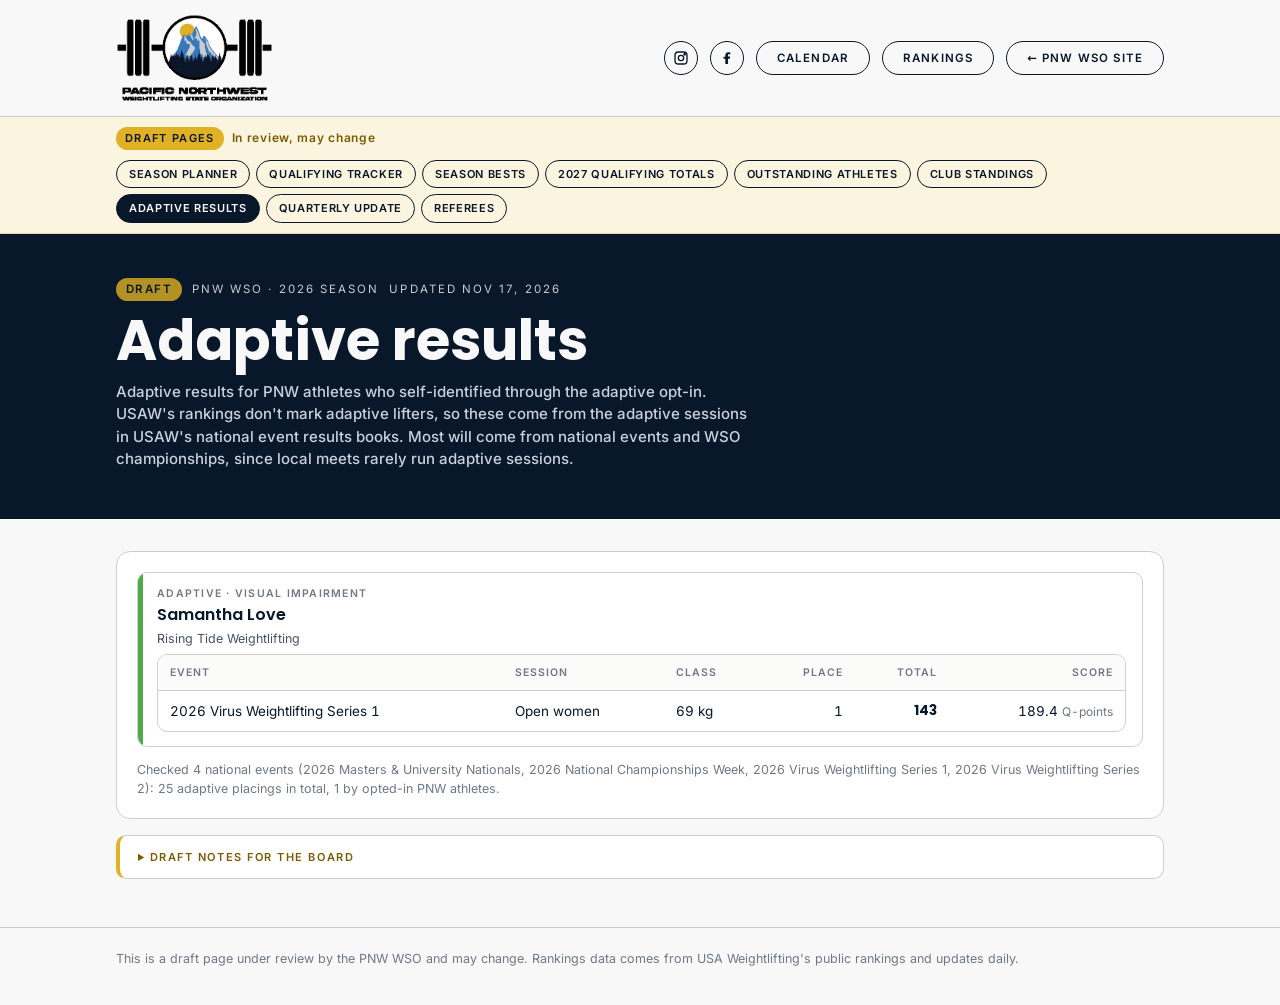
==== commit 2e5296a4: "Link each calendar and planner event to its own page, not Sport80's meet search - sport80.mjs saves " ====
--- a/adaptive-results.html
+++ b/adaptive-results.html
@@ -11,7 +11,7 @@
 <link rel="preload" href="assets/fonts/inter-latin-400-normal.woff2" as="font" type="font/woff2" crossorigin>
 <link rel="preload" href="assets/fonts/poppins-latin-700-normal.woff2" as="font" type="font/woff2" crossorigin>
 <link rel="stylesheet" href="assets/fonts/fonts.css">
-<link rel="stylesheet" href="assets/new-pages.css?v=20261112">
+<link rel="stylesheet" href="assets/new-pages.css?v=20261118">
 </head>
 <body>
 
@@ -57,7 +57,7 @@
 </main>
 
 <footer><div class="wrap">This is a draft page under review by the PNW WSO and may change. Rankings data comes from USA Weightlifting's public rankings and updates daily.</div></footer>
-<script src="assets/draft-bar.js?v=20261112"></script>
-<script src="assets/new-pages.js?v=20261112"></script>
+<script src="assets/draft-bar.js?v=20261118"></script>
+<script src="assets/new-pages.js?v=20261118"></script>
 </body>
 </html>
